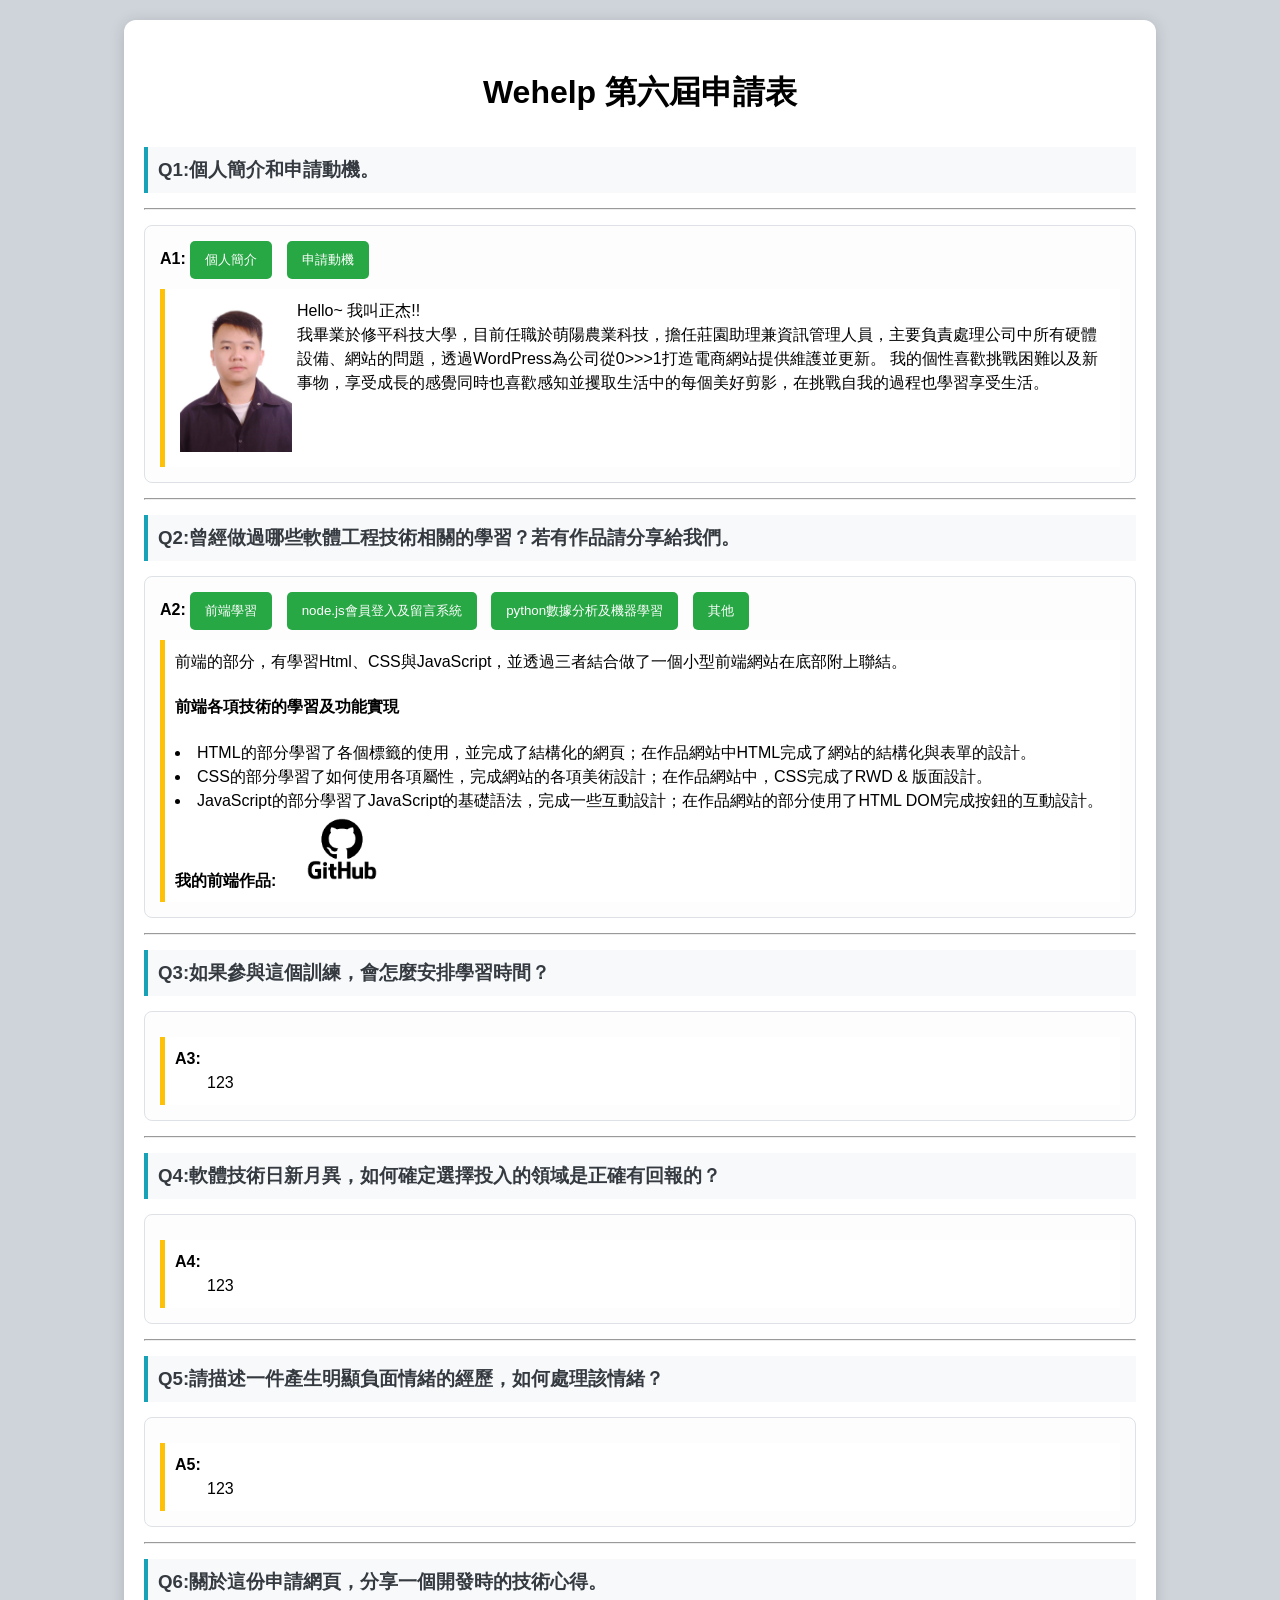
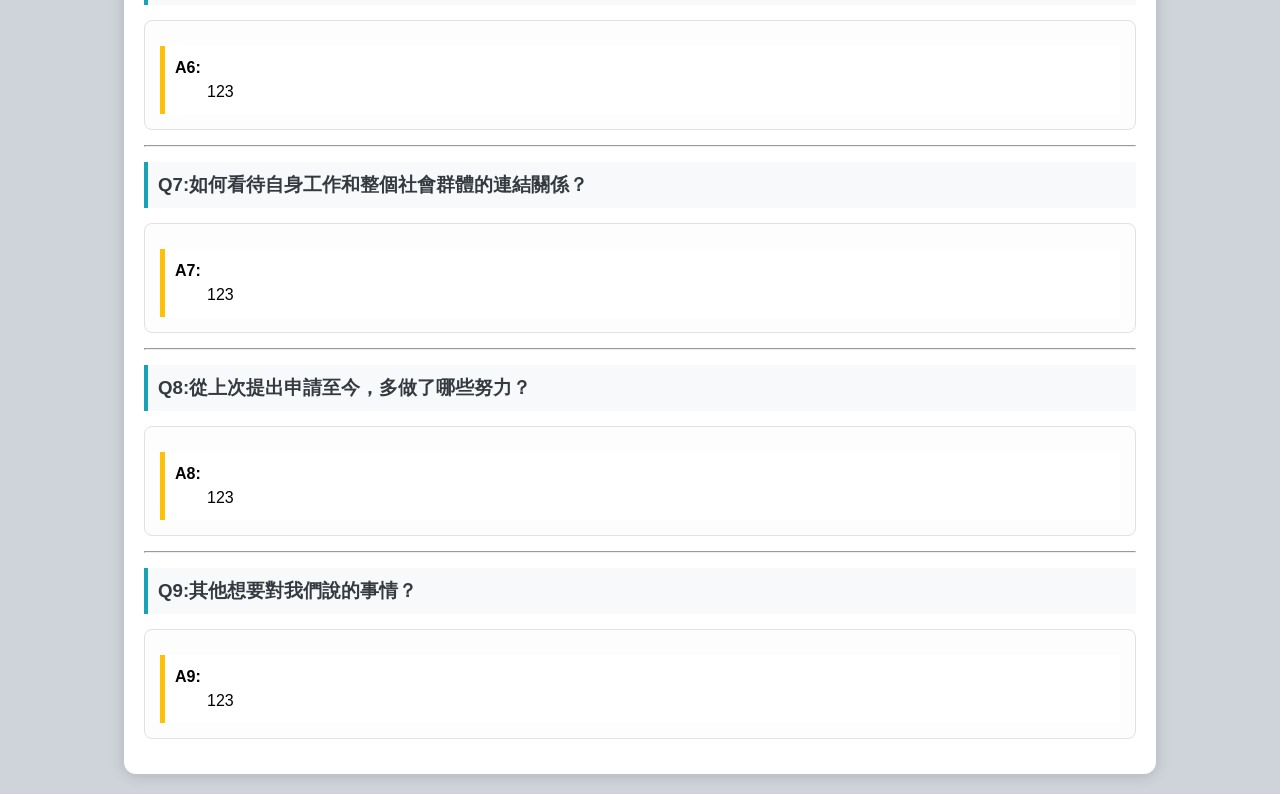
==== index.html @ 1967e68e "完成問題三" ====
<!DOCTYPE html>
<html lang="en">
<head>
    <meta charset="UTF-8">
    <meta name="viewport" content="width=device-width, initial-scale=1.0">
    <script src="js/index.js"></script>
    <title>Wehelp 報名表</title>
    <link rel="stylesheet" type="text/css" href="public/index.css"/>
</head>
<body>
    
    <div class="container">
        <h1>Wehelp 第六屆申請表</h1>
        
        <section>
            <h3>Q1:個人簡介和申請動機。</h3>
            <hr/>
            <div class="answer">
                <span>A1:</span>
                <button onclick="chang1()">個人簡介</button>
                <button onclick="chang2()">申請動機</button>
                <div id="about" class="son-style">
                    <img src="img/1000003532.jpg" alt="my"/>
                    <p>Hello~ 我叫正杰!!<br/>
                        我畢業於修平科技大學，目前任職於萌陽農業科技，擔任莊園助理兼資訊管理人員，主要負責處理公司中所有硬體設備、網站的問題，透過WordPress為公司從0>>>1打造電商網站提供維護並更新。
                        我的個性喜歡挑戰困難以及新事物，享受成長的感覺同時也喜歡感知並攫取生活中的每個美好剪影，在挑戰自我的過程也學習享受生活。</p>
                </div>
                <div id="Application-motivation" class="son-style">
                    <p>
                        &emsp;&emsp;關於申請動機，我認為Wehelp的訓練方式非常符合我的需求，透過給予目標，並給予些微引導，且在我進入死胡同時，有人可以與我一起討論，是我現階段所需要的，讓我有壓力的同時還能能夠自己思考，而不是以傳統的跟著老師寫離開老師就都毫無想法；
                        另外WeHelp的收費相較於其他同類型的Bootcamp相對親民；以上就是我想要申請Wehelp的主要動機。<br/>
                        &emsp;&emsp;另外，我必須先坦承，在去年申請WeHelp時確實是被軟體工程師那令人稱羨的高薪及工程師頭銜所吸引，以走捷徑的心態成為人人羨慕的工程師；在經過接近一年的沉澱及持續不斷的接觸及學習軟體工程的各類技術後，我的想法已經大大改變，
                        我認為我的動機已經不是為了高薪與頭銜了，而是轉變成了我在享受寫程式與解決問題的思考過程，不管是學習程式的過程或者是讓一個簡單的系統從0到1的思考過程又或者是遇到BUG不斷翻找論壇與問爆GPT最終解決BUG的成就感，這一切的一切都令我沉醉其中；
                        現在我可以很肯定的跟您表示，我的動機中絕對有一項是我喜歡、享受寫程式的過程，我想透過WeHelp打好我的基礎讓我有一個扎實的開頭，這樣我才能在這個領域持續不斷的鑽研，不斷地走下去。這也是我想申請Wehelp的動機之一。
                    </p>
                </div>
            </div>
        </section>
        
        <hr/>
        
        <section>
            <h3>Q2:曾經做過哪些軟體工程技術相關的學習？若有作品請分享給我們。</h3>
            <div class="answer">
                <span>A2:</span>
                <button onclick="FrontEnd()">前端學習</button>
                <button onclick="BackEnd()">node.js會員登入及留言系統</button>
                <button onclick="python()">python數據分析及機器學習</button>
                <button onclick="other()"> 其他</button>
                <div id="Front-end" class="son-style">
                    <p>前端的部分，有學習Html、CSS與JavaScript，並透過三者結合做了一個小型前端網站在底部附上聯結。
                        <h4>前端各項技術的學習及功能實現</h4>
                        <li>HTML的部分學習了各個標籤的使用，並完成了結構化的網頁；在作品網站中HTML完成了網站的結構化與表單的設計。</li>
                        <li>CSS的部分學習了如何使用各項屬性，完成網站的各項美術設計；在作品網站中，CSS完成了RWD & 版面設計。</li>
                        <li>JavaScript的部分學習了JavaScript的基礎語法，完成一些互動設計；在作品網站的部分使用了HTML DOM完成按鈕的互動設計。</li>
                        <span>我的前端作品:</span>
                        <a href="https://aizenda.github.io/JavaScript/" target="_blank">
                            <img src="img/github.png" alt="GitHub">
                        </a>
                    </p>
                </div>

                <div id="Back-end" class="son-style">
                    <p>後端的部分，有學習Node.js、MongoDB架設小型伺服器，並結合前端做了一個小型留言板網站，在底部附上聯結。
                        <h4>後端各項技術的學習及功能實現</h4>
                        <li>Node.js的部分學習了套件管理(NPM)、Express、MongoDB的串接等；在作品網站中完成了本機伺服器架設、後端路由、邏輯、資料庫串接等等處理。</li>
                        <li>MongoDB的部分學習了如何建立資料庫與集合並透過require載入mongodb進行資料庫操作；在作品網站中完成了結合mongodb模組建立資料庫與集合，並用邏輯運算查詢資料是否存在，以便後端邏輯處理。</li>
                        <span>我的後端作品:</span>
                        <a href="https://github.com/Aizenda/Node.JS/tree/social_networking_system" target="_blank">
                            <img src="img/github.png" alt="GitHub">
                        </a>
                    </p>
                </div>

                <div id="python" class="son-style">
                    <p>Python的部分，學習了數據分析、簡單網路爬蟲、簡單影像辨識、簡單機器學習。
                        <h4>Python各項技術的學習及作品</h4>
                        <li>數據分析部分，學習透過Numpy、Pandas、Matplotlib等庫完成數據的清理、分析並視覺化。</li>
                        <li>網路爬蟲部分，學習透過BeautifulSoup、selenium等庫，並結合些許前端知識，繞過反爬且遵循網站規則的情況下抓取網站資料。</li>
                        <li>影像辨識部分，學習OpenCV實現圖像的二值、侵蝕、切割最後透過模板匹配來達成辨識。</li>
                        <li>機器學習部分，學習清理後資料加上sklearn及其他的庫完成數據降維、資料分割、模型訓練、模型效力評估等等。</li>
                    </p>
                    <span>Python作品:</span>
                        <li><a href="https://github.com/Aizenda/Analysis-project/tree/main/Analysis" target="_blank">數據分析作品</a></li>
                        <li><a href="https://github.com/Aizenda/Analysis-project/tree/main/web%20crawler" target="_blank">網路爬蟲作品</a></li>
                        <li><a href="https://github.com/Aizenda/Analysis-project/tree/main/Image%20Recognition/%E4%BF%A1%E7%94%A8%E5%8D%A1%E5%BD%B1%E5%83%8F%E8%BE%A8%E8%AD%98" target="_blank">影像辨識作品</a></li>
                        <li><a href="https://github.com/Aizenda/Analysis-project/tree/main/Machine%20Learning" target="_blank">機器學習作品</a></li>
                        
                </div>

                <div id="other" class="son-style">
                    <p>前端的部分，有學習Html、CSS與JavaScript，並透過三者結合做了一個小型前端網站。
                        <h4>4</h4>
                        <li>HTML的部分學習了各個標籤的使用，並完成了結構化的網頁。</li>
                        <li>CSS的部分學習了使用各項屬性，完成了網站的各項美術設計。</li>
                        <li></li>
                    </p>
                </div>

            </div>
        </section>

        <hr/>
        
        <section>
            <h3>Q3:如果參與這個訓練，會怎麼安排學習時間？</h3>
            <div class="answer">
                <div class="son-style">
                    <span>A3:</span>
                    <br/>
                    <p>&emsp;&emsp;123</p>
                </div>
            </div>
        </section>
        
        <hr/>
        
        <section>
            <h3>Q4:軟體技術日新月異，如何確定選擇投入的領域是正確有回報的？</h3>
            <div class="answer">
                <div class="son-style">
                    <span>A4:</span>
                    <br/>
                    <p>&emsp;&emsp;123</p>
                </div>
            </div>
        </section>
        
        <hr/>
        
        <section>
            <h3>Q5:請描述一件產生明顯負面情緒的經歷，如何處理該情緒？</h3>
            <div class="answer">
                <div class="son-style">
                    <span>A5:</span>
                    <br/>
                    <p>&emsp;&emsp;123</p>
                </div>
            </div>
        </section>
        
        <hr/>
        
        <section>
            <h3>Q6:關於這份申請網頁，分享一個開發時的技術心得。</h3>
            <div class="answer">
                <div class="son-style">
                    <span>A6:</span>
                    <br/>
                    <p>&emsp;&emsp;123</p>
                </div>
            </div>
        </section>
        
        <hr/>
        
        <section>
            <h3>Q7:如何看待自身工作和整個社會群體的連結關係？</h3>
            <div class="answer">
                <div class="son-style">
                    <span>A7:</span>
                    <br/>
                    <p>&emsp;&emsp;123</p>
                </div>
            </div>
        </section>
        
        <hr/>
        
        <section>
            <h3>Q8:從上次提出申請至今，多做了哪些努力？</h3>
            <div class="answer">
                <div class="son-style">
                    <span>A8:</span>
                    <br/>
                    <p>&emsp;&emsp;123</p>
                </div>
            </div>
        </section>
        
        <hr/>
        
        <section>
            <h3>Q9:其他想要對我們說的事情？</h3>
            <div class="answer">
                <div class="son-style">
                    <span>A9:</span>
                    <br/>
                    <p>&emsp;&emsp;123</p>
                </div>
            </div>
        </section>
    </div>
</body>
</html>
---- public/index.css ----
/* index.css */

body {
    font-family: 'Arial', sans-serif;
    background-color: #ced4da; 
    margin: 0;
    padding: 20px;
}

.container {
    max-width: 80%;
    margin: auto;
    padding: 20px;
    background: #ffffff;
    box-shadow: 0 2px 15px rgba(0, 0, 0, 0.15);
    border-radius: 12px;
}

h1 {
    text-align: center;
    justify-content: center;
    padding: 10px;
    border-radius: 8px;
}

h1:hover{
    transform: scale(1.05);
}

h3 {
    color: #343a40; 
    margin: 15px 0;
    padding: 10px;
    position: relative;
    background-color: #f8f9fa; 
    border-left: 4px solid #17a2b8; 
}

h3:hover {
    transform: scale(1.05);
    box-shadow: 0 0 10px;
}


h3::before {
    content: '';
    position: absolute;
    left: 0;
    top: 50%;
    transform: translateY(-50%);
    height: 20px;
    width: 5px;
}

img{
    width: 7em;
    height: auto;
    padding: 5px;
}


.answer{
    margin: 15px 0;
    padding: 15px;
    border: 1px solid #dee2e6; 
    border-radius: 8px;
    background-color: #fdfdfe; 
    transition: background-color 0.3s;
}

.answer:hover {
    background-color: #d1ecf1; 
}

span{
    font-weight:bolder ;
}

#Application-motivation , #Back-end, #python, #other {
    display: none;
}

#about{
    display: flex; 
    align-items: flex-start;
}

p{
    display: inline;
    margin: 0;
}

button {
    margin-right: 10px;
    padding: 10px 15px;
    background-color: #28a745; 
    color: #ffffff;
    border: none;
    border-radius: 5px;
    cursor: pointer;
    transition: background-color 0.3s, transform 0.2s;
}

button:hover {
    background-color: #218838;
    transform: scale(1.05);
}

.son-style {
    margin-top: 10px;
    padding: 10px;
    background-color: #ffffff;
    border-left: 5px solid #ffc107; 
    transition: transform 0.3s, box-shadow 0.3s;
    font-size: 16px;
    line-height: 24px;
}

.son-style:hover {
    transform: translateX(5px);
    box-shadow: 0 0 10px rgba(255, 193, 7, 0.5); /* 黃色陰影 */
}
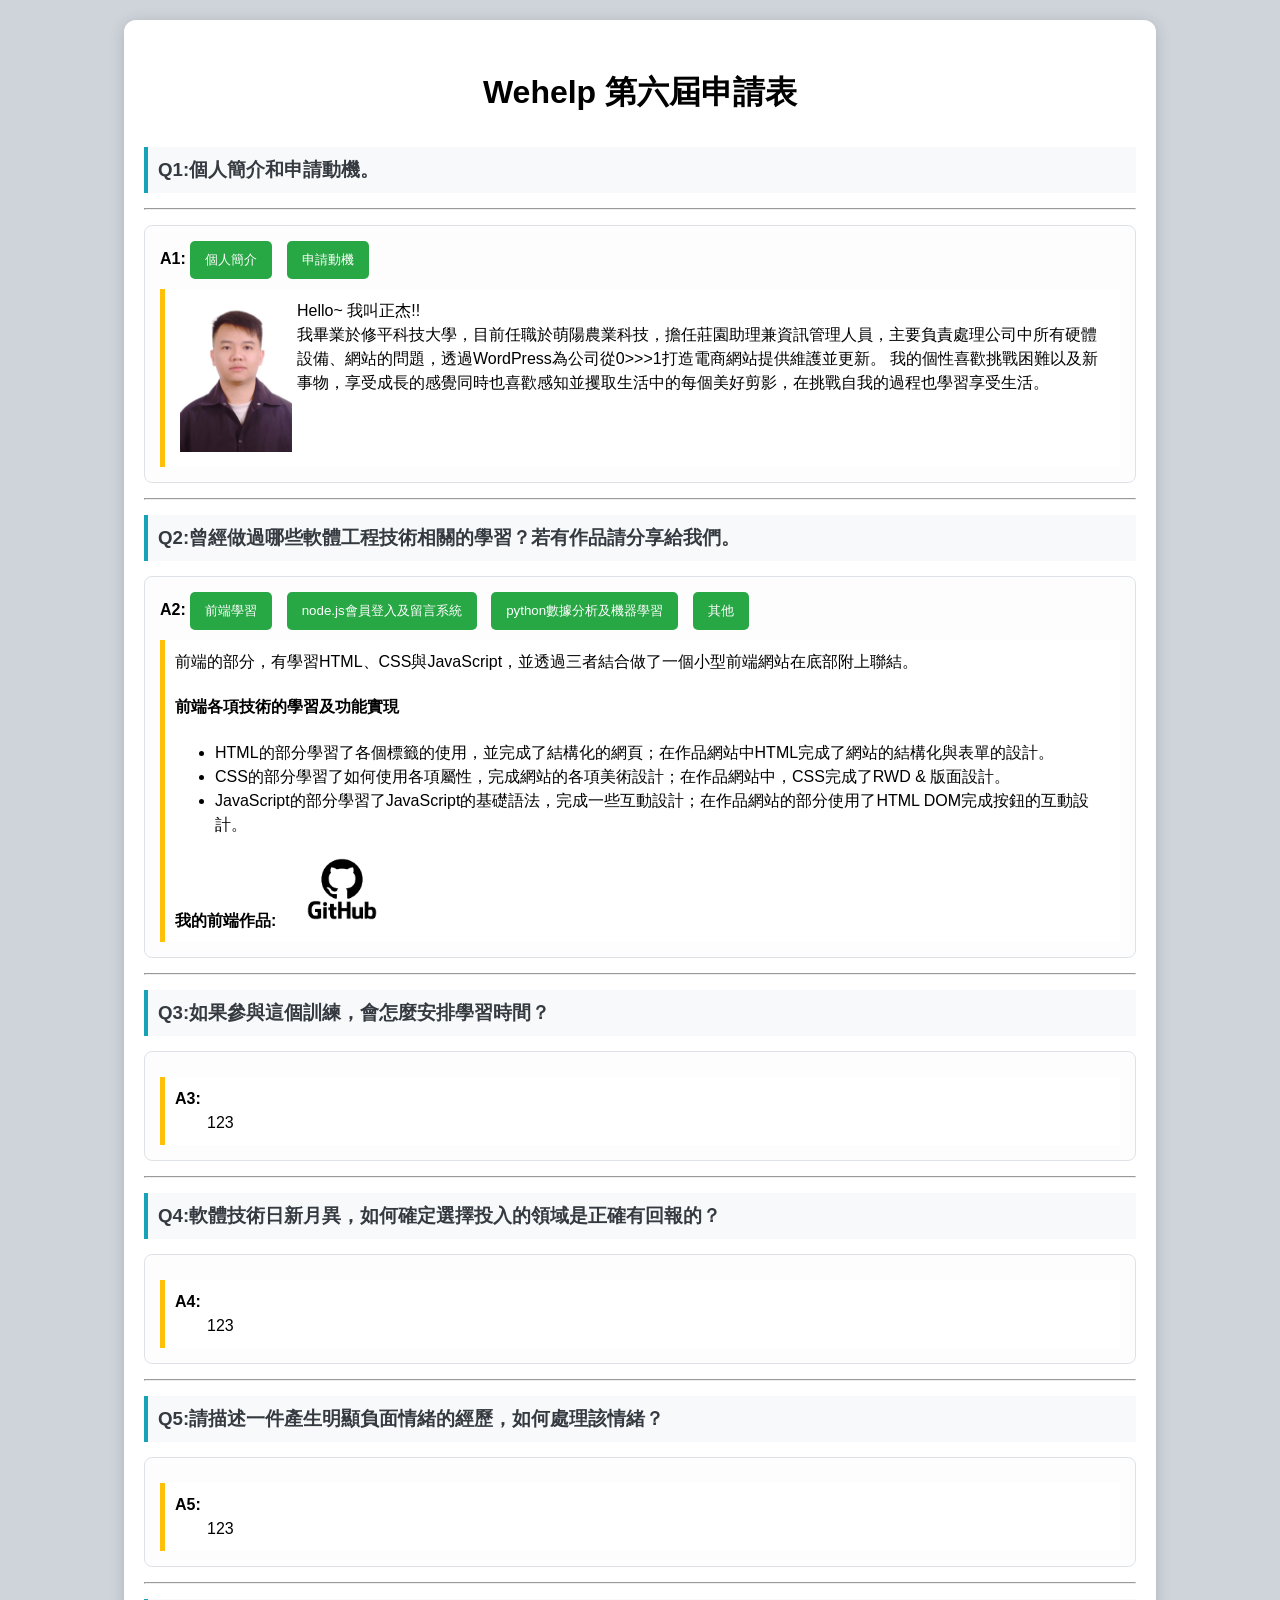
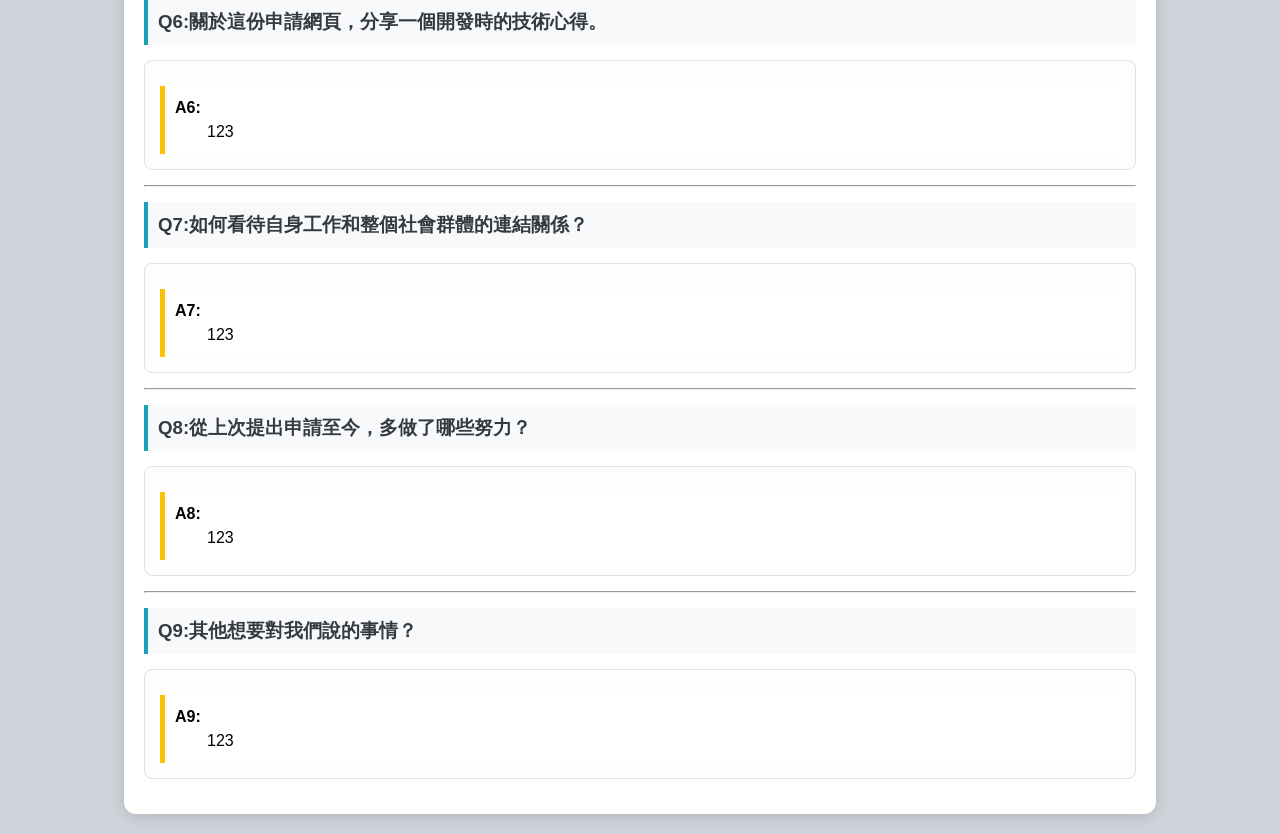
==== commit 6bc63ce9: "問題二回答" ====
--- a/index.html
+++ b/index.html
@@ -8,10 +8,9 @@
     <link rel="stylesheet" type="text/css" href="public/index.css"/>
 </head>
 <body>
-    
     <div class="container">
         <h1>Wehelp 第六屆申請表</h1>
-        
+
         <section>
             <h3>Q1:個人簡介和申請動機。</h3>
             <hr/>
@@ -36,9 +35,9 @@
                 </div>
             </div>
         </section>
-        
-        <hr/>
-        
+
+        <hr/>
+
         <section>
             <h3>Q2:曾經做過哪些軟體工程技術相關的學習？若有作品請分享給我們。</h3>
             <div class="answer">
@@ -48,14 +47,16 @@
                 <button onclick="python()">python數據分析及機器學習</button>
                 <button onclick="other()"> 其他</button>
                 <div id="Front-end" class="son-style">
-                    <p>前端的部分，有學習Html、CSS與JavaScript，並透過三者結合做了一個小型前端網站在底部附上聯結。
+                    <p>前端的部分，有學習HTML、CSS與JavaScript，並透過三者結合做了一個小型前端網站在底部附上聯結。
                         <h4>前端各項技術的學習及功能實現</h4>
-                        <li>HTML的部分學習了各個標籤的使用，並完成了結構化的網頁；在作品網站中HTML完成了網站的結構化與表單的設計。</li>
-                        <li>CSS的部分學習了如何使用各項屬性，完成網站的各項美術設計；在作品網站中，CSS完成了RWD & 版面設計。</li>
-                        <li>JavaScript的部分學習了JavaScript的基礎語法，完成一些互動設計；在作品網站的部分使用了HTML DOM完成按鈕的互動設計。</li>
+                        <ul>
+                            <li>HTML的部分學習了各個標籤的使用，並完成了結構化的網頁；在作品網站中HTML完成了網站的結構化與表單的設計。</li>
+                            <li>CSS的部分學習了如何使用各項屬性，完成網站的各項美術設計；在作品網站中，CSS完成了RWD & 版面設計。</li>
+                            <li>JavaScript的部分學習了JavaScript的基礎語法，完成一些互動設計；在作品網站的部分使用了HTML DOM完成按鈕的互動設計。</li>
+                        </ul>
                         <span>我的前端作品:</span>
                         <a href="https://aizenda.github.io/JavaScript/" target="_blank">
-                            <img src="img/github.png" alt="GitHub">
+                            <img src="img/github.png" alt="GitHub" class="img">
                         </a>
                     </p>
                 </div>
@@ -63,11 +64,13 @@
                 <div id="Back-end" class="son-style">
                     <p>後端的部分，有學習Node.js、MongoDB架設小型伺服器，並結合前端做了一個小型留言板網站，在底部附上聯結。
                         <h4>後端各項技術的學習及功能實現</h4>
-                        <li>Node.js的部分學習了套件管理(NPM)、Express、MongoDB的串接等；在作品網站中完成了本機伺服器架設、後端路由、邏輯、資料庫串接等等處理。</li>
-                        <li>MongoDB的部分學習了如何建立資料庫與集合並透過require載入mongodb進行資料庫操作；在作品網站中完成了結合mongodb模組建立資料庫與集合，並用邏輯運算查詢資料是否存在，以便後端邏輯處理。</li>
+                        <ul>
+                            <li>Node.js的部分學習了套件管理(NPM)、Express、MongoDB的串接等；在作品網站中完成了本機伺服器架設、後端路由、邏輯、資料庫串接等等處理。</li>
+                            <li>MongoDB的部分學習了如何建立資料庫與集合並透過require載入mongodb進行資料庫操作；在作品網站中完成了結合mongodb模組建立資料庫與集合，並用邏輯運算查詢資料是否存在，以便後端邏輯處理。</li>
+                        </ul>
                         <span>我的後端作品:</span>
                         <a href="https://github.com/Aizenda/Node.JS/tree/social_networking_system" target="_blank">
-                            <img src="img/github.png" alt="GitHub">
+                            <img src="img/github.png" alt="GitHub" class="img">
                         </a>
                     </p>
                 </div>
@@ -75,33 +78,61 @@
                 <div id="python" class="son-style">
                     <p>Python的部分，學習了數據分析、簡單網路爬蟲、簡單影像辨識、簡單機器學習。
                         <h4>Python各項技術的學習及作品</h4>
-                        <li>數據分析部分，學習透過Numpy、Pandas、Matplotlib等庫完成數據的清理、分析並視覺化。</li>
-                        <li>網路爬蟲部分，學習透過BeautifulSoup、selenium等庫，並結合些許前端知識，繞過反爬且遵循網站規則的情況下抓取網站資料。</li>
-                        <li>影像辨識部分，學習OpenCV實現圖像的二值、侵蝕、切割最後透過模板匹配來達成辨識。</li>
-                        <li>機器學習部分，學習清理後資料加上sklearn及其他的庫完成數據降維、資料分割、模型訓練、模型效力評估等等。</li>
-                    </p>
-                    <span>Python作品:</span>
-                        <li><a href="https://github.com/Aizenda/Analysis-project/tree/main/Analysis" target="_blank">數據分析作品</a></li>
-                        <li><a href="https://github.com/Aizenda/Analysis-project/tree/main/web%20crawler" target="_blank">網路爬蟲作品</a></li>
-                        <li><a href="https://github.com/Aizenda/Analysis-project/tree/main/Image%20Recognition/%E4%BF%A1%E7%94%A8%E5%8D%A1%E5%BD%B1%E5%83%8F%E8%BE%A8%E8%AD%98" target="_blank">影像辨識作品</a></li>
-                        <li><a href="https://github.com/Aizenda/Analysis-project/tree/main/Machine%20Learning" target="_blank">機器學習作品</a></li>
+                        <ul>
+                            <li>數據分析部分，學習透過Numpy、Pandas、Matplotlib等庫完成數據的清理、分析並視覺化。</li>
+                            <li>網路爬蟲部分，學習透過BeautifulSoup、Selenium等庫，並結合些許前端知識，繞過反爬且遵循網站規則的情況下抓取網站資料。</li>
+                            <li>影像辨識部分，學習OpenCV實現圖像的二值、膨脹、侵蝕、切割最後透過模板匹配來達成辨識。</li>
+                            <li>機器學習部分，學習清理後資料加上scikit-learn及其他的庫完成數據降維、資料分割、模型訓練、模型效力評估等等。</li>
+                        </ul>
+                        <h4>Python作品:</h4>
+                        <ul>
+                            <li><a href="https://github.com/Aizenda/Analysis-project/tree/main/Analysis" target="_blank">數據分析作品</a></li>
+                            <li><a href="https://github.com/Aizenda/Analysis-project/tree/main/web%20crawler" target="_blank">網路爬蟲作品</a></li>
+                            <li><a href="https://github.com/Aizenda/Analysis-project/tree/main/Image%20Recognition/%E4%BF%A1%E7%94%A8%E5%8D%A1%E5%BD%B1%E5%83%8F%E8%BE%A8%E8%AD%98" target="_blank">影像辨識作品</a></li>
+                            <li><a href="https://github.com/Aizenda/Analysis-project/tree/main/Machine%20Learning" target="_blank">機器學習作品</a></li>
+                        </ul>
+                    </p>
+                </div>
+
+                <div id="other" class="son-style">
+                    <p>除了前面提到的部分，我還學習了如何用MySQL、WordPress、GitHub;WordPress的部分架設一個有實際使用的電商平台(更新我離職後沒人能接手，現已停用)。
+                        <h4>WordPress與MySQL架站技術</h4>
+                        <ul>
+                            <li>WordPress的部分我學習了從伺服器架設、域名設定、版面設計、金流串接、SSL設定等等。(由於已停用我用部分圖片代替網站，佐證網站是我開發的)</li>
+                            <li>MySQL的部分我學習了基本的CUDR、資料庫正規化等等</li>
+                        </ul>
+                        <h4>WordPress作品:</h4>
+                        <figure class="image-gallery">
+                            <div class="image-item">
+                                <img src="img/image.png" alt="首頁" class="image-thumbnail img"  data-fullsize="img/image.png" >
+                                <figcaption>首頁</figcaption>
+                            </div>
+                            <div class="image-item">
+                                <img src="img/image3.png" alt="購物車頁面" class="image-thumbnail img"  data-fullsize="img/image3.png" >
+                                <figcaption>購物車頁面</figcaption>
+                            </div>
+                            <div class="image-item">
+                                <img src="img/image4.png" alt="資料庫頁面" class="image-thumbnail img"  data-fullsize="img/image4.png" >
+                                <figcaption>資料庫頁面</figcaption>
+                            </div>
+                            <div class="image-item">
+                                <img src="img/image5.png" alt="後臺訂單頁面" class="image-thumbnail img"  data-fullsize="img/image5.png" >
+                                <figcaption>後臺訂單頁面</figcaption>
+                            </div>
+                        </figure>
                         
-                </div>
-
-                <div id="other" class="son-style">
-                    <p>前端的部分，有學習Html、CSS與JavaScript，並透過三者結合做了一個小型前端網站。
-                        <h4>4</h4>
-                        <li>HTML的部分學習了各個標籤的使用，並完成了結構化的網頁。</li>
-                        <li>CSS的部分學習了使用各項屬性，完成了網站的各項美術設計。</li>
-                        <li></li>
-                    </p>
-                </div>
-
-            </div>
-        </section>
-
-        <hr/>
-        
+                        <ul>
+                            <li>
+                                <a href="https://drive.google.com/drive/folders/1xt_VcEv_vScsS3IFybUNp0ipLQaqwzEw?usp=drive_link" target="_blank">WordPress交接資料</a>
+                            </li>
+                        </ul>
+                    </p>
+                </div>
+            </div>
+        </section>
+
+        <hr/>
+
         <section>
             <h3>Q3:如果參與這個訓練，會怎麼安排學習時間？</h3>
             <div class="answer">
@@ -112,9 +143,9 @@
                 </div>
             </div>
         </section>
-        
-        <hr/>
-        
+
+        <hr/>
+
         <section>
             <h3>Q4:軟體技術日新月異，如何確定選擇投入的領域是正確有回報的？</h3>
             <div class="answer">
@@ -125,9 +156,9 @@
                 </div>
             </div>
         </section>
-        
-        <hr/>
-        
+
+        <hr/>
+
         <section>
             <h3>Q5:請描述一件產生明顯負面情緒的經歷，如何處理該情緒？</h3>
             <div class="answer">
@@ -138,9 +169,9 @@
                 </div>
             </div>
         </section>
-        
-        <hr/>
-        
+
+        <hr/>
+
         <section>
             <h3>Q6:關於這份申請網頁，分享一個開發時的技術心得。</h3>
             <div class="answer">
@@ -151,9 +182,9 @@
                 </div>
             </div>
         </section>
-        
-        <hr/>
-        
+
+        <hr/>
+
         <section>
             <h3>Q7:如何看待自身工作和整個社會群體的連結關係？</h3>
             <div class="answer">
@@ -164,9 +195,9 @@
                 </div>
             </div>
         </section>
-        
-        <hr/>
-        
+
+        <hr/>
+
         <section>
             <h3>Q8:從上次提出申請至今，多做了哪些努力？</h3>
             <div class="answer">
@@ -177,9 +208,9 @@
                 </div>
             </div>
         </section>
-        
-        <hr/>
-        
+
+        <hr/>
+
         <section>
             <h3>Q9:其他想要對我們說的事情？</h3>
             <div class="answer">
@@ -192,4 +223,4 @@
         </section>
     </div>
 </body>
-</html> +</html>
--- a/public/index.css
+++ b/public/index.css
@@ -58,6 +58,69 @@
     padding: 5px;
 }
 
+.img{
+    width: 7em;
+    height: auto;
+    padding: 5px;
+}
+
+
+.img:hover{
+    transform: scale(1.05);
+    box-shadow: 0 0 10px;
+}
+
+/* 用於小圖片顯示 */
+.image-thumbnail {
+    width: 200px; /* 可以根據需要調整縮圖大小 */
+    cursor: pointer;
+    transition: transform 0.3s ease;
+}
+
+/* 點擊放大顯示大圖的樣式 */
+.modal {
+    display: none; /* 默認隱藏 */
+    position: fixed;
+    top: 0;
+    left: 0;
+    width: 100%;
+    height: 100%;
+    background-color: rgba(0, 0, 0, 0.7); /* 背景半透明 */
+    justify-content: center;
+    align-items: center;
+    z-index: 9999;
+}
+
+/* 用來顯示大圖 */
+.modal img {
+    max-width: 95%;   /* 設定圖片最大寬度為螢幕寬度的 95% */
+    max-height: 95%;  /* 設定圖片最大高度為螢幕高度的 95% */
+    object-fit: contain; /* 保持圖片的比例，不會失真，圖片會根據容器尺寸自適應 */
+    border: none; /* 防止圖片有邊框 */
+}
+
+/* 當 modal 顯示時 */
+.modal.show {
+    display: flex;
+}
+
+/* 使用 CSS Grid 來排列圖片 */
+.image-gallery {
+    display: grid;
+    grid-template-columns: repeat(4, 1fr); /* 4列圖片 */
+    gap: 16px; /* 圖片之間的間距 */
+    justify-items: center; /* 圖片水平居中 */
+    align-items: center; /* 圖片垂直居中 */
+}
+
+.image-item {
+    text-align: center;
+}
+
+.image-thumbnail {
+    width: 150px; /* 圖片寬度 */
+    height: auto; /* 保持比例 */
+}
 
 .answer{
     margin: 15px 0;
@@ -114,9 +177,25 @@
     transition: transform 0.3s, box-shadow 0.3s;
     font-size: 16px;
     line-height: 24px;
+    height: auto;
 }
 
 .son-style:hover {
     transform: translateX(5px);
     box-shadow: 0 0 10px rgba(255, 193, 7, 0.5); /* 黃色陰影 */
 }
+
+.show-more-btn {
+    padding: 10px 20px;
+    font-size: 16px;
+    cursor: pointer;
+    background-color: #007BFF;
+    color: white;
+    border: none;
+    border-radius: 5px;
+    margin-top: 20px;
+}
+
+.show-more-btn:hover {
+    background-color: #0056b3;
+}
